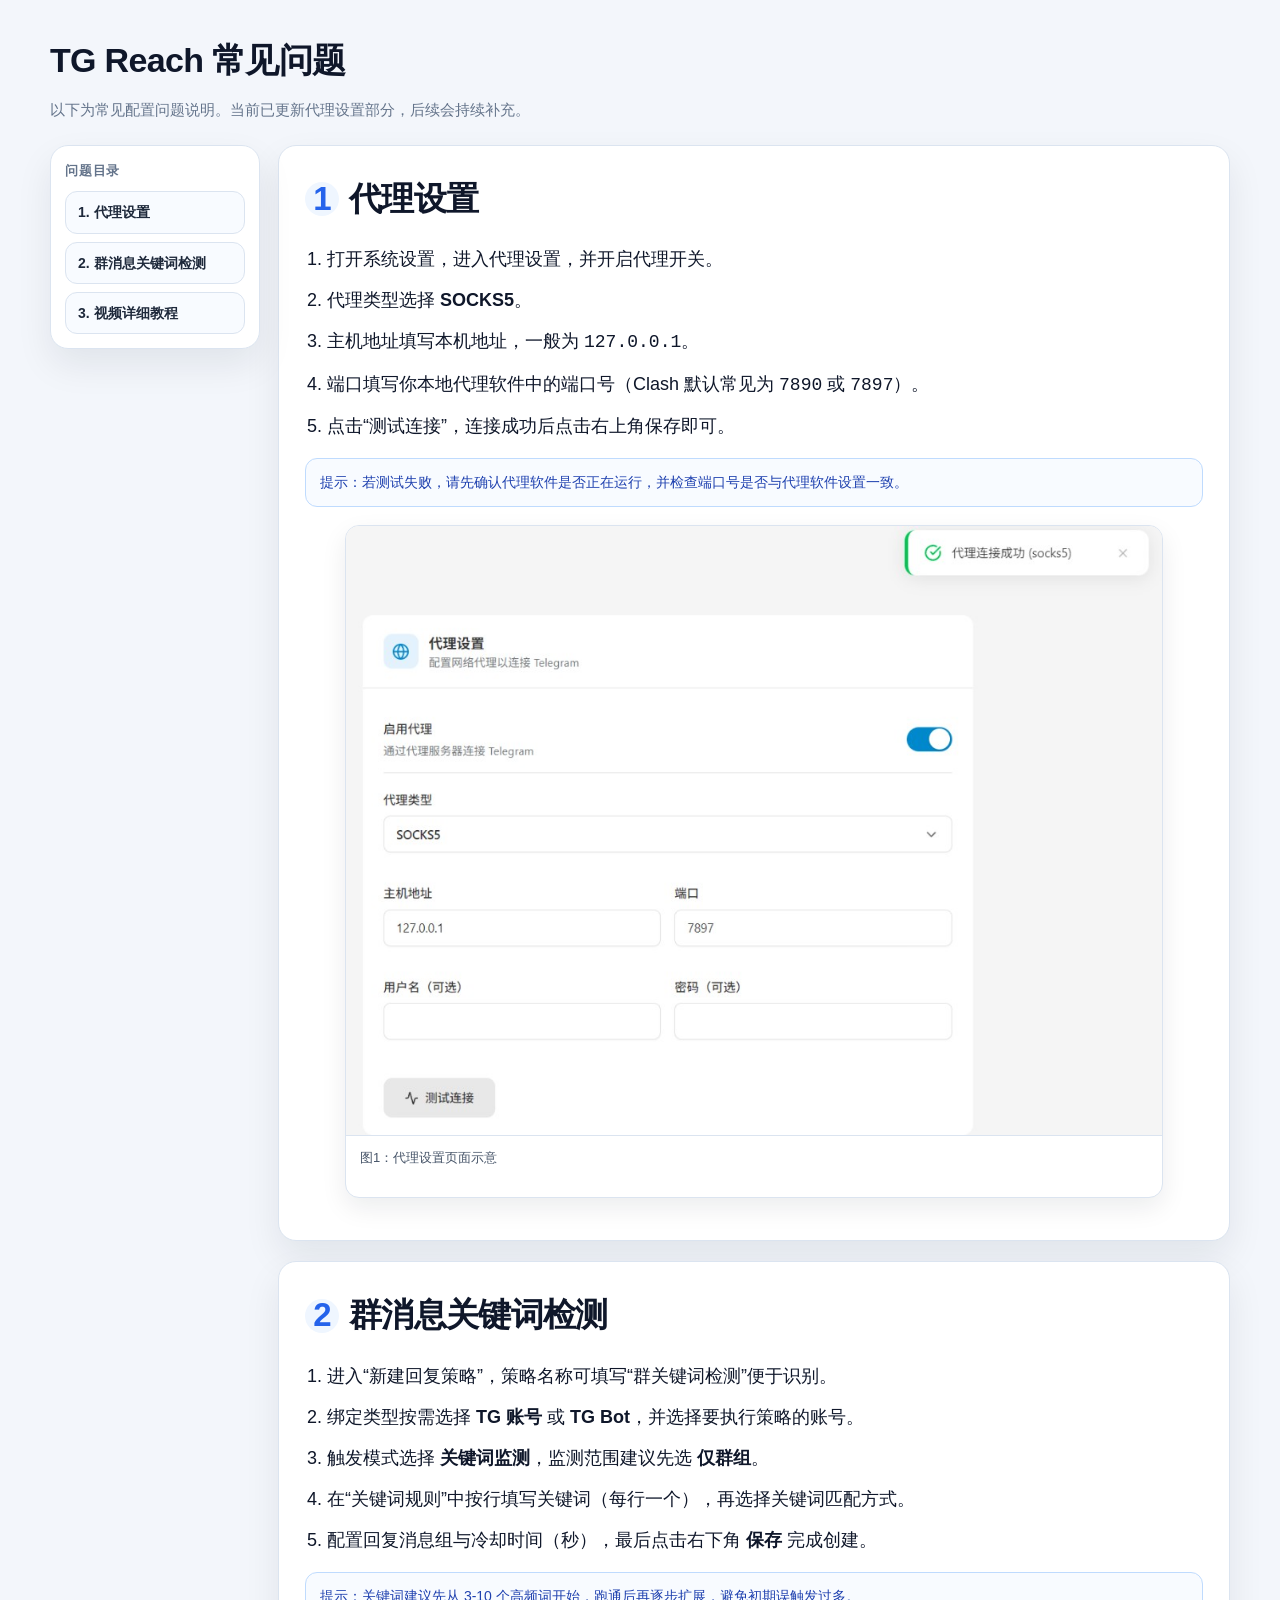
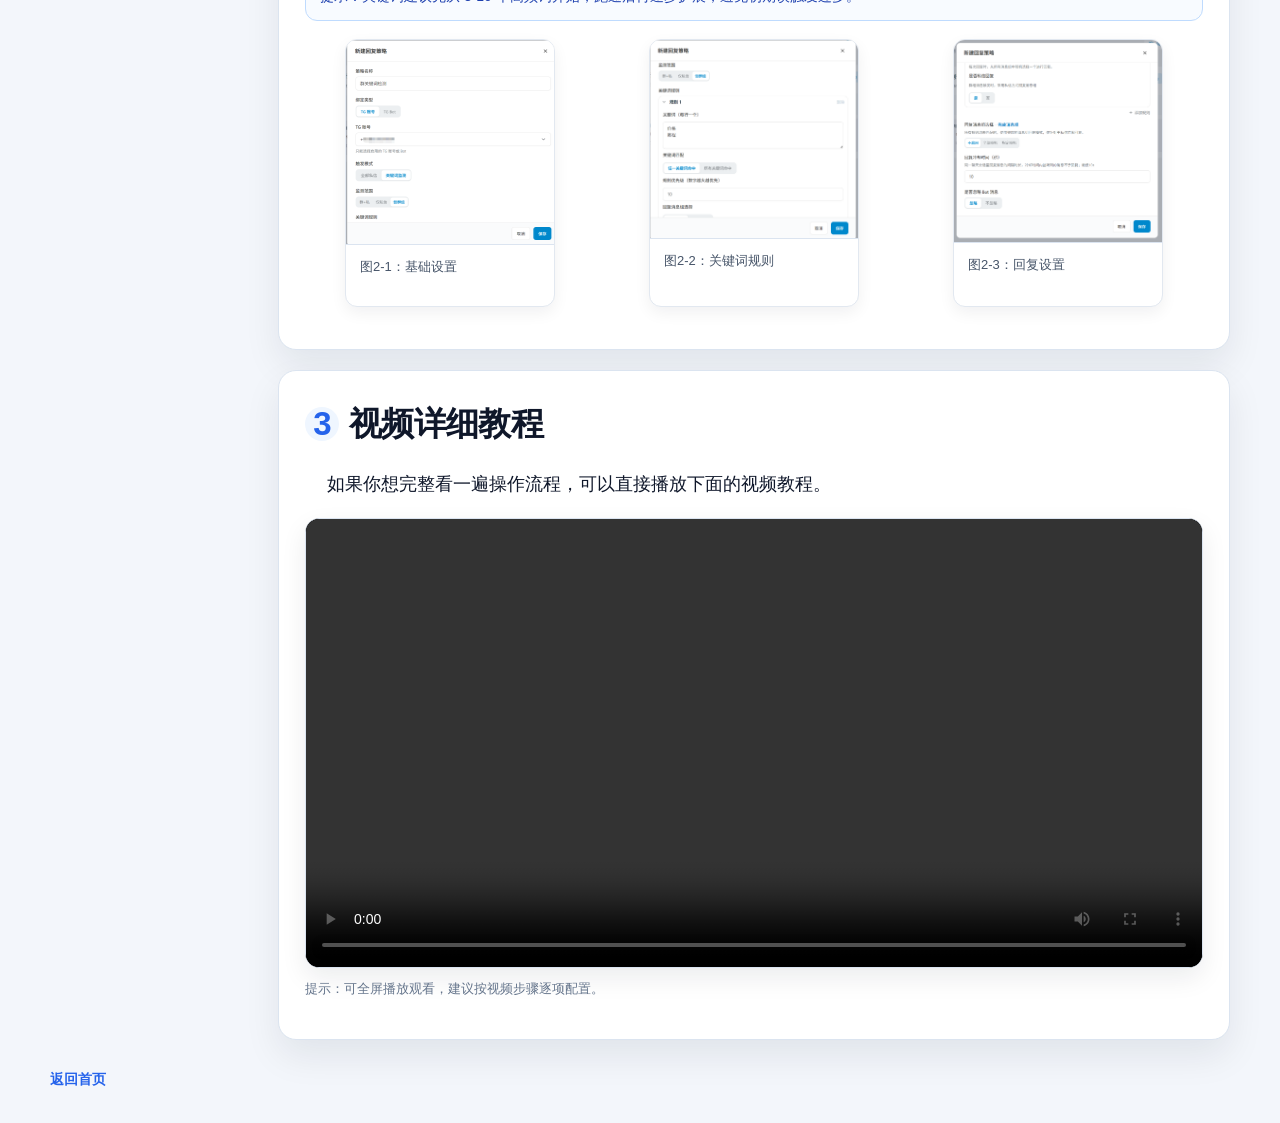
==== faq.html @ cbc9bb95 "更新：新增常见问题图文与视频教程页面。 补充代理设置、群消息关键词检测步骤和视频详细教程，支持左侧目录跳转与图片点击预览。  Made-with: Cursor" ====
<!DOCTYPE html>
<html lang="zh-CN">
<head>
    <meta charset="UTF-8">
    <meta name="viewport" content="width=device-width, initial-scale=1.0">
    <title>TG Reach 常见问题</title>
    <meta name="description" content="TG Reach 常见问题，快速完成代理设置与连接测试。">
    <link rel="icon" type="image/x-icon" href="logo.ico">
    <style>
        :root {
            --bg: #f3f6fb;
            --card: #ffffff;
            --text: #0f172a;
            --muted: #64748b;
            --primary: #2563eb;
            --primary-soft: #eff6ff;
            --border: #dbe4f0;
            --shadow: 0 16px 36px rgba(15, 23, 42, 0.08);
        }

        * {
            box-sizing: border-box;
        }

        body {
            margin: 0;
            font-family: "Inter", "PingFang SC", "Microsoft YaHei", sans-serif;
            background: var(--bg);
            color: var(--text);
            line-height: 1.65;
        }

        .container {
            width: min(1180px, calc(100% - 32px));
            margin: 0 auto;
        }

        .header {
            padding: 32px 0 22px;
        }

        .header h1 {
            margin: 0;
            font-size: 34px;
            letter-spacing: -0.02em;
        }

        .header p {
            margin: 10px 0 0;
            color: var(--muted);
            font-size: 15px;
        }

        .faq-layout {
            display: grid;
            grid-template-columns: 210px minmax(0, 1fr);
            gap: 18px;
            align-items: start;
        }

        .faq-menu {
            position: sticky;
            top: 18px;
            background: var(--card);
            border: 1px solid var(--border);
            border-radius: 18px;
            padding: 14px;
            box-shadow: var(--shadow);
        }

        .faq-menu-title {
            margin: 0 0 10px;
            font-size: 13px;
            font-weight: 700;
            text-transform: uppercase;
            letter-spacing: 0.06em;
            color: var(--muted);
        }

        .faq-menu-list {
            margin: 0;
            padding: 0;
            list-style: none;
            display: grid;
            gap: 8px;
        }

        .faq-menu-link {
            display: flex;
            align-items: center;
            padding: 10px 12px;
            border-radius: 12px;
            text-decoration: none;
            color: #1e293b;
            background: #f8fbff;
            border: 1px solid var(--border);
            font-size: 14px;
            font-weight: 600;
            line-height: 1.45;
            transition: all 0.2s ease;
        }

        .faq-menu-link:hover {
            border-color: #93c5fd;
            color: #1d4ed8;
            background: var(--primary-soft);
            transform: translateY(-1px);
        }

        .faq-content {
            min-width: 0;
        }

        .faq-item {
            background: var(--card);
            border: 1px solid var(--border);
            border-radius: 18px;
            padding: 26px;
            box-shadow: var(--shadow);
            margin-bottom: 20px;
            scroll-margin-top: 16px;
        }

        .step-index {
            display: inline-flex;
            align-items: center;
            justify-content: center;
            width: 34px;
            height: 34px;
            border-radius: 999px;
            background: var(--primary-soft);
            color: var(--primary);
            font-weight: 700;
            margin-right: 10px;
        }

        .step-title {
            margin: 0 0 16px;
            font-size: 33px;
            display: flex;
            align-items: center;
            letter-spacing: -0.02em;
        }

        .step-content {
            margin: 0;
            padding-left: 22px;
            color: var(--text);
            line-height: 1.95;
            font-size: 18px;
        }

        .step-content li + li {
            margin-top: 6px;
        }

        .tip {
            margin-top: 14px;
            padding: 12px 14px;
            border-radius: 12px;
            background: #f8fbff;
            border: 1px solid #bfdbfe;
            color: #1e40af;
            font-size: 14px;
        }

        .figure {
            margin-top: 18px;
            border: 1px solid var(--border);
            border-radius: 14px;
            overflow: hidden;
            background: #fff;
            box-shadow: 0 10px 26px rgba(15, 23, 42, 0.08);
        }

        .figure img {
            width: 100%;
            display: block;
            background: #f8fafc;
            cursor: zoom-in;
        }

        .figure figcaption {
            padding: 12px 14px;
            border-top: 1px solid var(--border);
            font-size: 13px;
            color: #475569;
            line-height: 1.5;
            min-height: 62px;
        }

        .figure-grid {
            margin-top: 18px;
            display: grid;
            grid-template-columns: repeat(auto-fit, minmax(240px, 1fr));
            gap: 14px;
        }

        .figure-grid .figure {
            margin-top: 0;
            border-radius: 12px;
            background: #ffffff;
            border: 1px solid #e2e8f0;
            box-shadow: 0 6px 16px rgba(15, 23, 42, 0.06);
            transition: transform 0.18s ease, box-shadow 0.18s ease, border-color 0.18s ease;
        }

        .figure-grid .figure:hover {
            transform: translateY(-2px);
            border-color: #bfdbfe;
            box-shadow: 0 10px 22px rgba(37, 99, 235, 0.12);
        }

        .figure-grid .figure img {
            aspect-ratio: auto;
            object-fit: contain;
        }

        .video-wrap {
            margin-top: 16px;
            border: 1px solid var(--border);
            border-radius: 14px;
            overflow: hidden;
            background: #000;
            box-shadow: 0 10px 26px rgba(15, 23, 42, 0.08);
        }

        .video-wrap video {
            width: 100%;
            display: block;
            max-height: 680px;
            background: #000;
        }

        .video-note {
            margin-top: 10px;
            color: var(--muted);
            font-size: 13px;
        }

        .footer {
            padding: 8px 0 32px;
            color: var(--muted);
            font-size: 14px;
        }

        .back-link {
            color: var(--primary);
            text-decoration: none;
            font-weight: 600;
        }

        .back-link:hover {
            text-decoration: underline;
        }

        .lightbox {
            position: fixed;
            inset: 0;
            display: none;
            align-items: center;
            justify-content: center;
            z-index: 1000;
        }

        .lightbox.is-open {
            display: flex;
        }

        .lightbox-backdrop {
            position: absolute;
            inset: 0;
            border: 0;
            background: rgba(2, 6, 23, 0.8);
            cursor: zoom-out;
        }

        .lightbox-dialog {
            position: relative;
            width: min(1100px, calc(100% - 32px));
            max-height: calc(100vh - 32px);
            border-radius: 14px;
            background: #0b1220;
            border: 1px solid rgba(148, 163, 184, 0.35);
            box-shadow: 0 24px 60px rgba(2, 6, 23, 0.6);
            overflow: hidden;
            z-index: 1;
        }

        .lightbox-image-wrap {
            overflow: auto;
            max-height: calc(100vh - 88px);
            background: #0f172a;
            display: flex;
            justify-content: center;
        }

        .lightbox-image {
            display: block;
            width: auto;
            max-width: none;
            height: auto;
        }

        .lightbox-caption {
            margin: 0;
            padding: 12px 16px;
            font-size: 14px;
            color: #cbd5e1;
            border-top: 1px solid rgba(148, 163, 184, 0.28);
            background: #0b1220;
        }

        .lightbox-close {
            position: absolute;
            top: 10px;
            right: 10px;
            width: 34px;
            height: 34px;
            border-radius: 999px;
            border: 1px solid rgba(148, 163, 184, 0.45);
            background: rgba(15, 23, 42, 0.9);
            color: #e2e8f0;
            cursor: pointer;
            font-size: 20px;
            line-height: 1;
            z-index: 2;
        }

        .lightbox-close:hover {
            background: #1e293b;
        }

        @media (max-width: 860px) {
            .header h1 {
                font-size: 28px;
            }

            .faq-layout {
                grid-template-columns: 1fr;
            }

            .faq-menu {
                position: static;
            }

            .faq-menu-list {
                display: flex;
                gap: 8px;
                overflow-x: auto;
                padding-bottom: 2px;
            }

            .faq-menu-link {
                white-space: nowrap;
            }

            .step-title {
                font-size: 28px;
            }

            .step-content {
                font-size: 17px;
            }

            .figure-grid {
                grid-template-columns: 1fr;
            }

            .lightbox-image {
                min-width: 100%;
            }
        }
    </style>
</head>
<body>
    <main class="container">
        <header class="header">
            <h1>TG Reach 常见问题</h1>
            <p>以下为常见配置问题说明。当前已更新代理设置部分，后续会持续补充。</p>
        </header>

        <div class="faq-layout">
            <aside class="faq-menu" aria-label="问题目录">
                <h2 class="faq-menu-title">问题目录</h2>
                <ul class="faq-menu-list">
                    <li><a class="faq-menu-link" href="#faq-proxy">1. 代理设置</a></li>
                    <li><a class="faq-menu-link" href="#faq-group-keyword">2. 群消息关键词检测</a></li>
                    <li><a class="faq-menu-link" href="#faq-video-tutorial">3. 视频详细教程</a></li>
                </ul>
            </aside>

            <div class="faq-content">
                <section class="faq-item" id="faq-proxy">
                    <h2 class="step-title"><span class="step-index">1</span>代理设置</h2>
                    <ol class="step-content">
                        <li>打开系统设置，进入代理设置，并开启代理开关。</li>
                        <li>代理类型选择 <strong>SOCKS5</strong>。</li>
                        <li>主机地址填写本机地址，一般为 <code>127.0.0.1</code>。</li>
                        <li>端口填写你本地代理软件中的端口号（Clash 默认常见为 <code>7890</code> 或 <code>7897</code>）。</li>
                        <li>点击“测试连接”，连接成功后点击右上角保存即可。</li>
                    </ol>
                    <p class="tip">提示：若测试失败，请先确认代理软件是否正在运行，并检查端口号是否与代理软件设置一致。</p>
                    <figure class="figure">
                        <img src="assets/tutorial/proxy-settings-step1.png" alt="图1：代理设置示意图">
                        <figcaption>图1：代理设置页面示意</figcaption>
                    </figure>
                </section>

                <section class="faq-item" id="faq-group-keyword">
                    <h2 class="step-title"><span class="step-index">2</span>群消息关键词检测</h2>
                    <ol class="step-content">
                        <li>进入“新建回复策略”，策略名称可填写“群关键词检测”便于识别。</li>
                        <li>绑定类型按需选择 <strong>TG 账号</strong> 或 <strong>TG Bot</strong>，并选择要执行策略的账号。</li>
                        <li>触发模式选择 <strong>关键词监测</strong>，监测范围建议先选 <strong>仅群组</strong>。</li>
                        <li>在“关键词规则”中按行填写关键词（每行一个），再选择关键词匹配方式。</li>
                        <li>配置回复消息组与冷却时间（秒），最后点击右下角 <strong>保存</strong> 完成创建。</li>
                    </ol>
                    <p class="tip">提示：关键词建议先从 3-10 个高频词开始，跑通后再逐步扩展，避免初期误触发过多。</p>
                    <div class="figure-grid">
                        <figure class="figure">
                            <img src="assets/tutorial/group-keyword-detect-step2-1.png" alt="图2-1：群消息关键词检测配置示意图（上半部分）">
                            <figcaption>图2-1：基础设置</figcaption>
                        </figure>
                        <figure class="figure">
                            <img src="assets/tutorial/group-keyword-detect-step2-2.png" alt="图2-2：群消息关键词检测配置示意图（规则部分）">
                            <figcaption>图2-2：关键词规则</figcaption>
                        </figure>
                        <figure class="figure">
                            <img src="assets/tutorial/group-keyword-detect-step2-3.png" alt="图2-3：群消息关键词检测配置示意图（回复与冷却）">
                            <figcaption>图2-3：回复设置</figcaption>
                        </figure>
                    </div>
                </section>

                <section class="faq-item" id="faq-video-tutorial">
                    <h2 class="step-title"><span class="step-index">3</span>视频详细教程</h2>
                    <p class="step-content">如果你想完整看一遍操作流程，可以直接播放下面的视频教程。</p>
                    <div class="video-wrap">
                        <video controls preload="metadata">
                            <source src="assets/tutorial/tg-reach-tutorial.mp4" type="video/mp4">
                            当前浏览器不支持视频播放，请下载后查看。
                        </video>
                    </div>
                    <p class="video-note">提示：可全屏播放观看，建议按视频步骤逐项配置。</p>
                </section>
            </div>
        </div>

        <footer class="footer">
            <a class="back-link" href="index.html">返回首页</a>
        </footer>
    </main>

    <div class="lightbox" id="lightbox" aria-hidden="true">
        <button class="lightbox-backdrop" type="button" aria-label="关闭图片预览"></button>
        <div class="lightbox-dialog" role="dialog" aria-modal="true" aria-label="图片预览">
            <button class="lightbox-close" type="button" aria-label="关闭图片预览">&times;</button>
            <div class="lightbox-image-wrap">
                <img class="lightbox-image" id="lightboxImage" alt="">
            </div>
            <p class="lightbox-caption" id="lightboxCaption"></p>
        </div>
    </div>

    <script>
        (function () {
            const lightbox = document.getElementById("lightbox");
            const lightboxImage = document.getElementById("lightboxImage");
            const lightboxCaption = document.getElementById("lightboxCaption");
            const closeButton = lightbox ? lightbox.querySelector(".lightbox-close") : null;
            const backdrop = lightbox ? lightbox.querySelector(".lightbox-backdrop") : null;
            const figureImages = document.querySelectorAll(".figure img");

            if (!lightbox || !lightboxImage || !lightboxCaption || figureImages.length === 0) {
                return;
            }

            const closeLightbox = function () {
                lightbox.classList.remove("is-open");
                lightbox.setAttribute("aria-hidden", "true");
                document.body.style.overflow = "";
            };

            const openLightbox = function (img) {
                const captionNode = img.closest(".figure")?.querySelector("figcaption");
                lightboxImage.src = img.dataset.previewSrc || img.src;
                lightboxImage.alt = img.alt || "";
                lightboxCaption.textContent = captionNode ? captionNode.textContent : "";
                // 以原图像素预览，避免被强制拉伸后发糊
                const previewWidth = img.dataset.previewSrc ? "auto" : ((img.naturalWidth || img.width) + "px");
                lightboxImage.style.width = previewWidth;
                lightbox.classList.add("is-open");
                lightbox.setAttribute("aria-hidden", "false");
                document.body.style.overflow = "hidden";
            };

            figureImages.forEach(function (img) {
                img.addEventListener("click", function () {
                    openLightbox(img);
                });
            });

            if (closeButton) {
                closeButton.addEventListener("click", closeLightbox);
            }
            if (backdrop) {
                backdrop.addEventListener("click", closeLightbox);
            }

            document.addEventListener("keydown", function (event) {
                if (event.key === "Escape" && lightbox.classList.contains("is-open")) {
                    closeLightbox();
                }
            });
        })();
    </script>
</body>
</html>
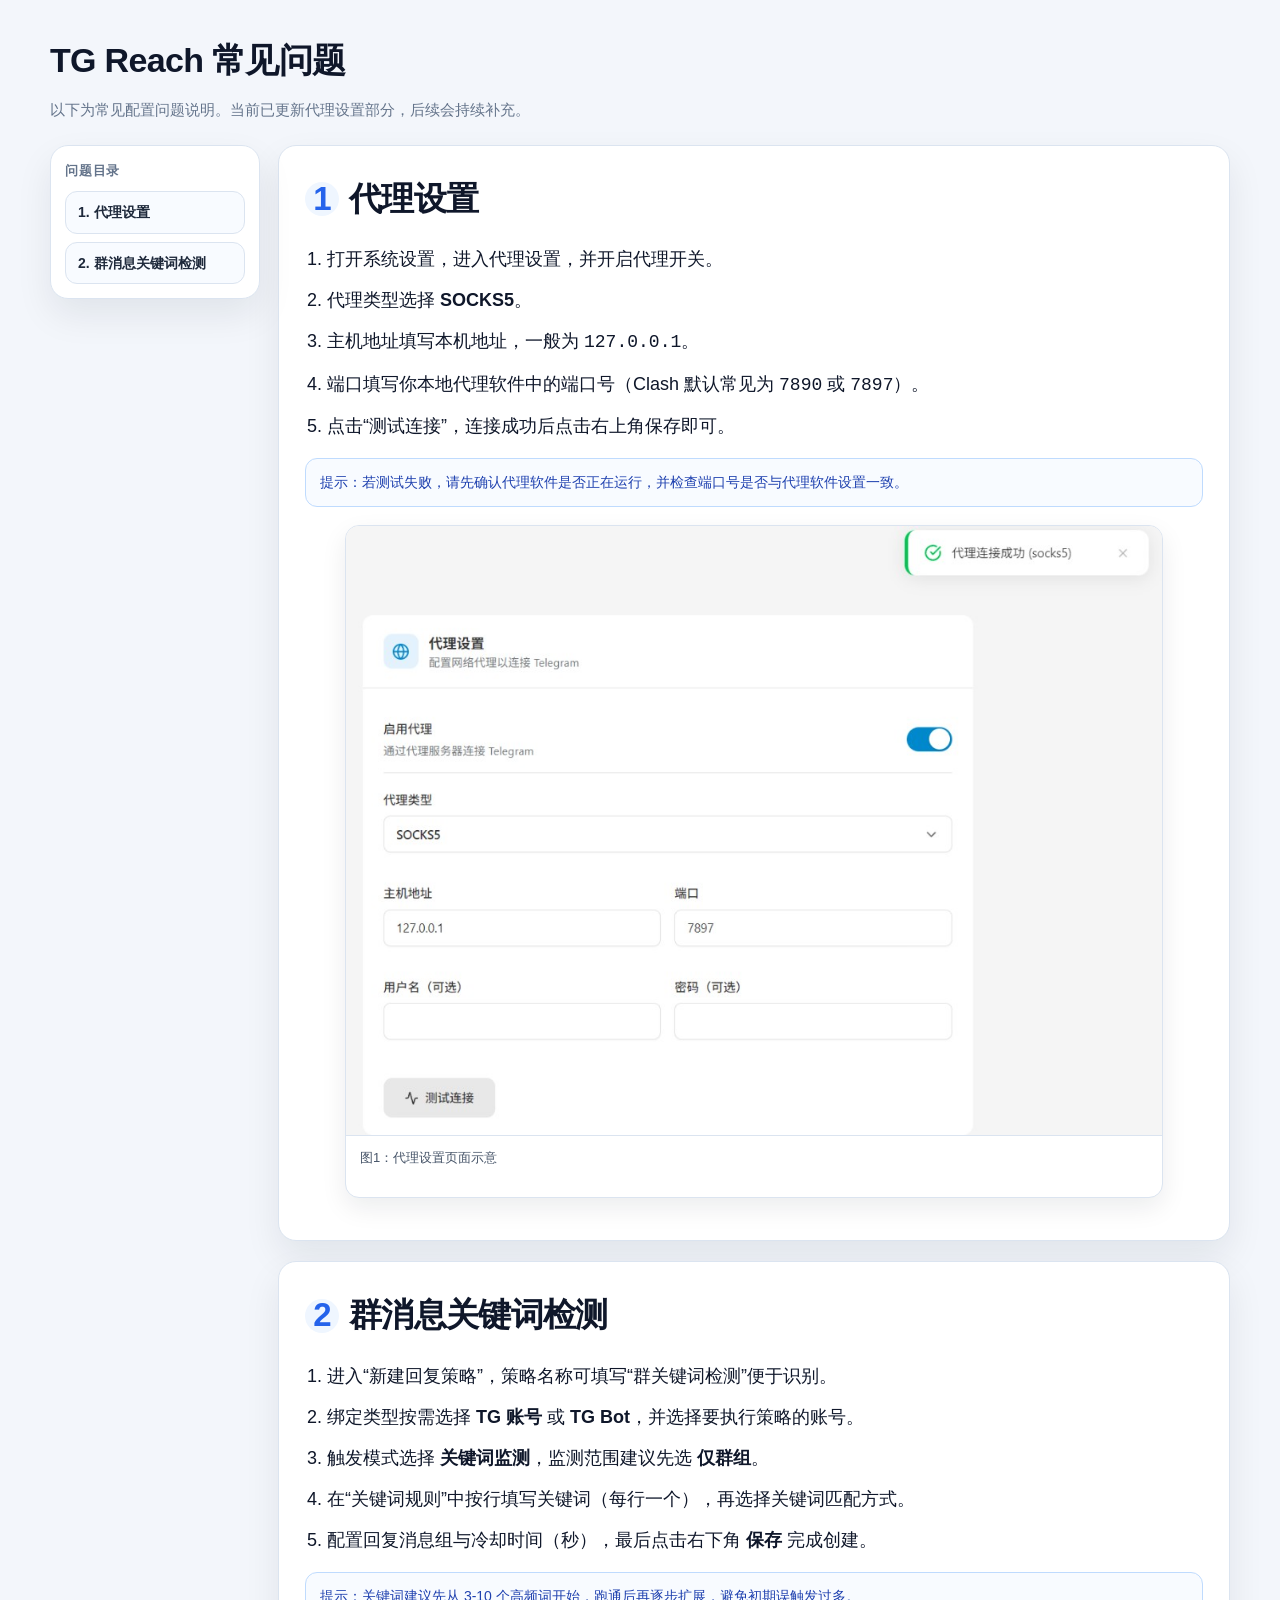
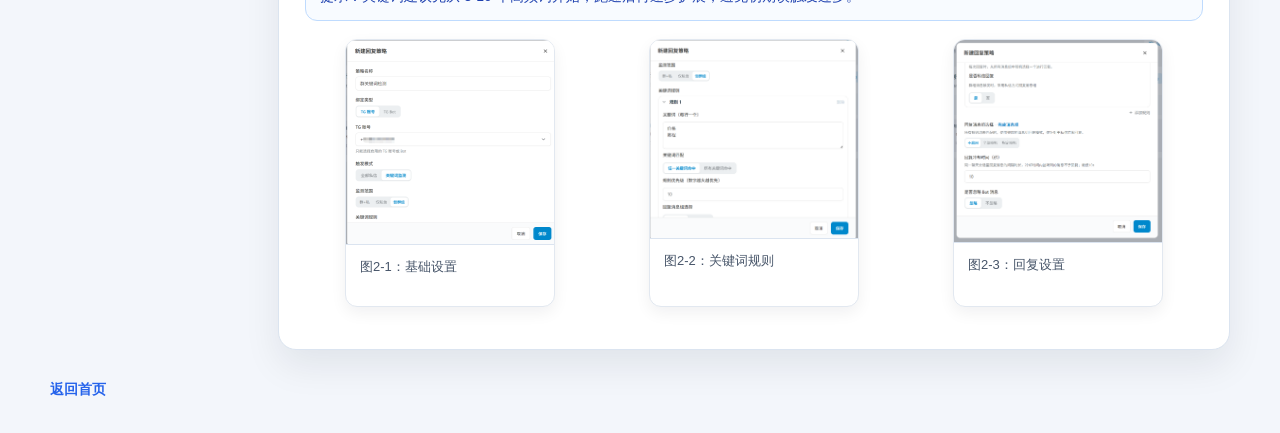
==== commit 92c8a309: "回退：移除仓库内置教程视频文件。 删除大体积 mp4 资源与常见问题中的视频入口，避免仓库体积持续膨胀。  Made-with: Cursor" ====
--- a/faq.html
+++ b/faq.html
@@ -386,7 +386,6 @@
                 <ul class="faq-menu-list">
                     <li><a class="faq-menu-link" href="#faq-proxy">1. 代理设置</a></li>
                     <li><a class="faq-menu-link" href="#faq-group-keyword">2. 群消息关键词检测</a></li>
-                    <li><a class="faq-menu-link" href="#faq-video-tutorial">3. 视频详细教程</a></li>
                 </ul>
             </aside>
 
@@ -433,17 +432,6 @@
                     </div>
                 </section>
 
-                <section class="faq-item" id="faq-video-tutorial">
-                    <h2 class="step-title"><span class="step-index">3</span>视频详细教程</h2>
-                    <p class="step-content">如果你想完整看一遍操作流程，可以直接播放下面的视频教程。</p>
-                    <div class="video-wrap">
-                        <video controls preload="metadata">
-                            <source src="assets/tutorial/tg-reach-tutorial.mp4" type="video/mp4">
-                            当前浏览器不支持视频播放，请下载后查看。
-                        </video>
-                    </div>
-                    <p class="video-note">提示：可全屏播放观看，建议按视频步骤逐项配置。</p>
-                </section>
             </div>
         </div>
 
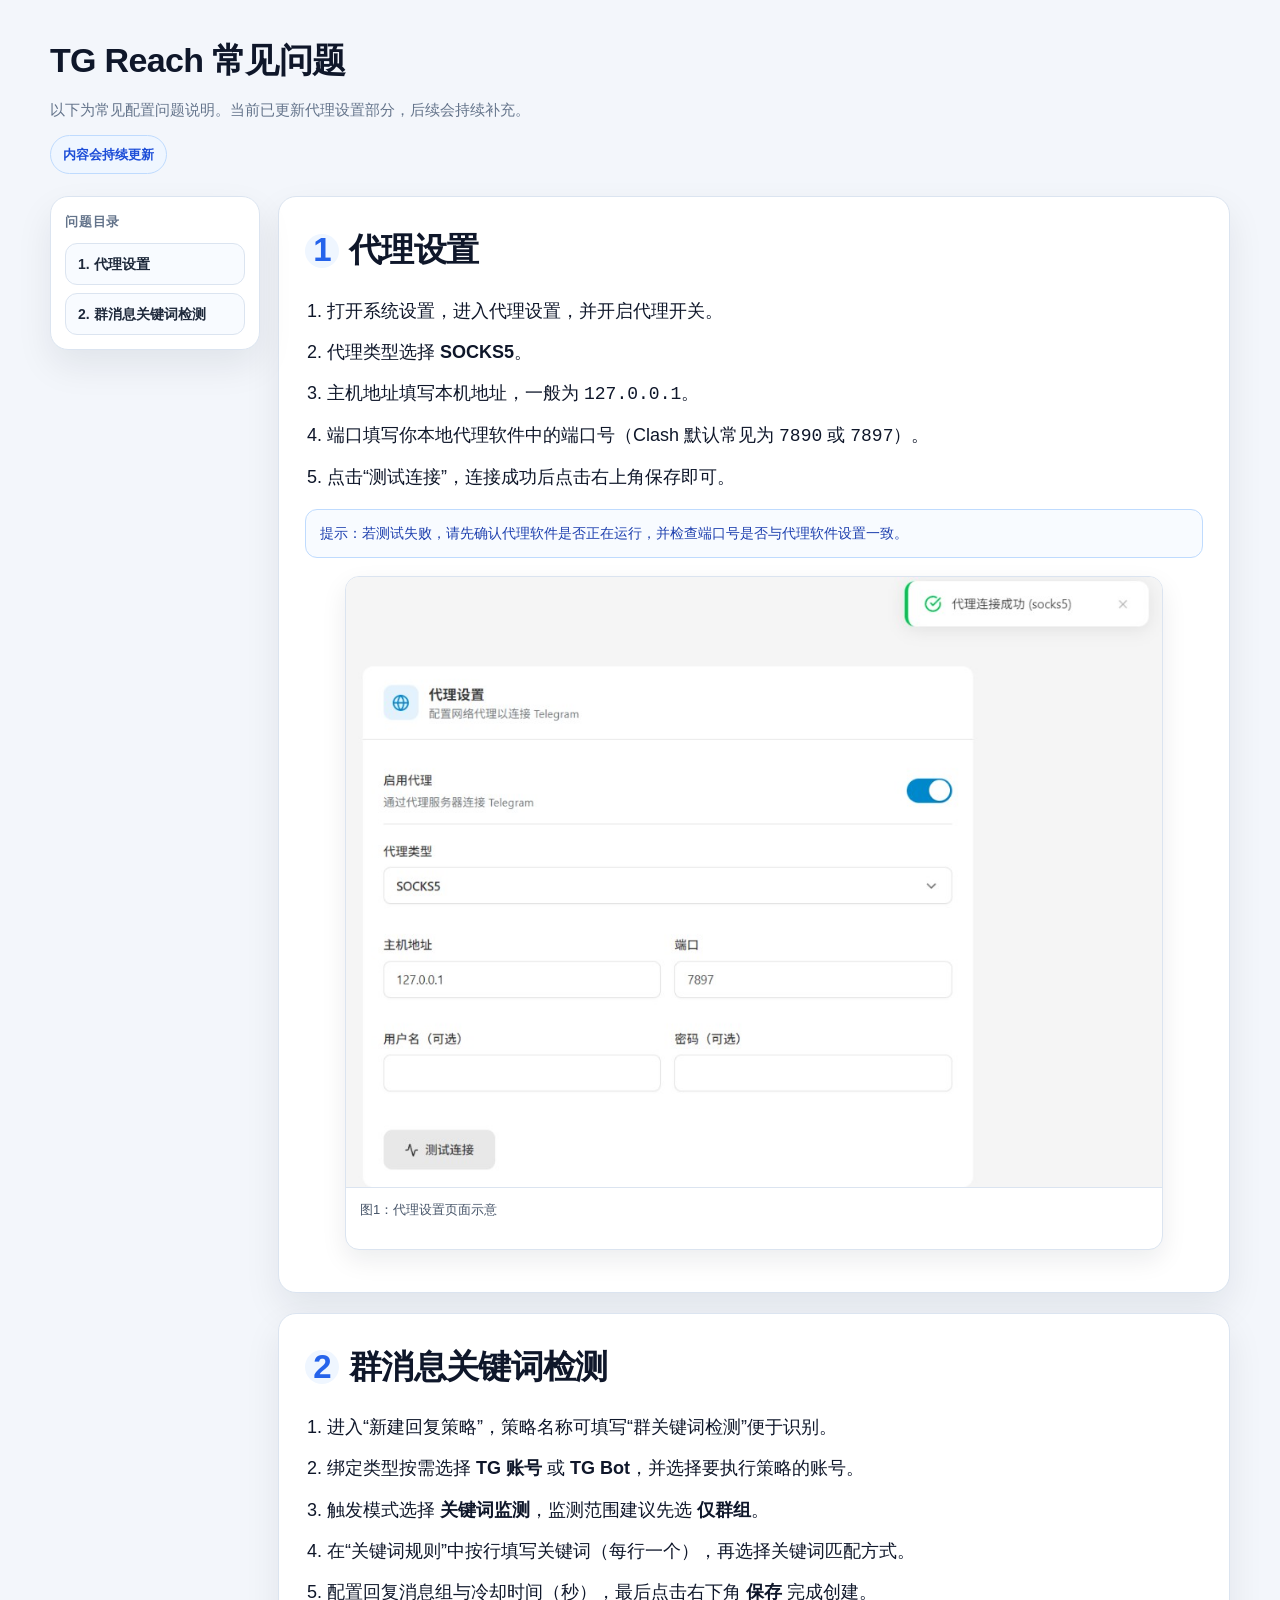
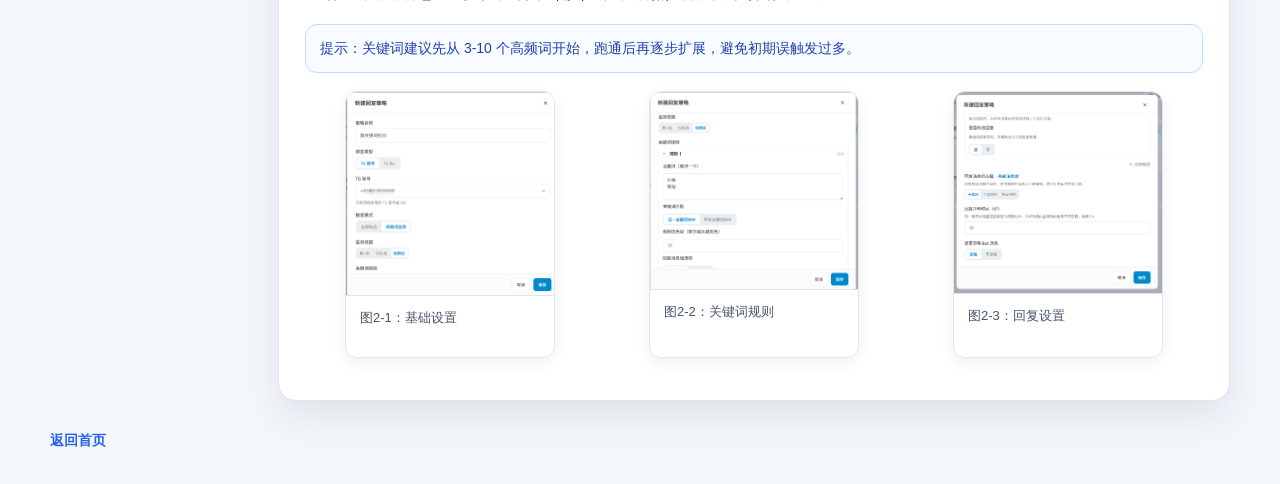
==== commit eb004a43: "更新：FAQ 页面增加持续更新标识。 在标题区域新增“内容会持续更新”提示，提升用户对文档迭代状态的感知。  Made-with: Cursor" ====
--- a/faq.html
+++ b/faq.html
@@ -51,6 +51,19 @@
             font-size: 15px;
         }
 
+        .update-badge {
+            display: inline-flex;
+            align-items: center;
+            margin-top: 12px;
+            padding: 8px 12px;
+            border-radius: 999px;
+            font-size: 13px;
+            font-weight: 600;
+            color: #1d4ed8;
+            background: #eff6ff;
+            border: 1px solid #bfdbfe;
+        }
+
         .faq-layout {
             display: grid;
             grid-template-columns: 210px minmax(0, 1fr);
@@ -378,6 +391,7 @@
         <header class="header">
             <h1>TG Reach 常见问题</h1>
             <p>以下为常见配置问题说明。当前已更新代理设置部分，后续会持续补充。</p>
+            <span class="update-badge">内容会持续更新</span>
         </header>
 
         <div class="faq-layout">
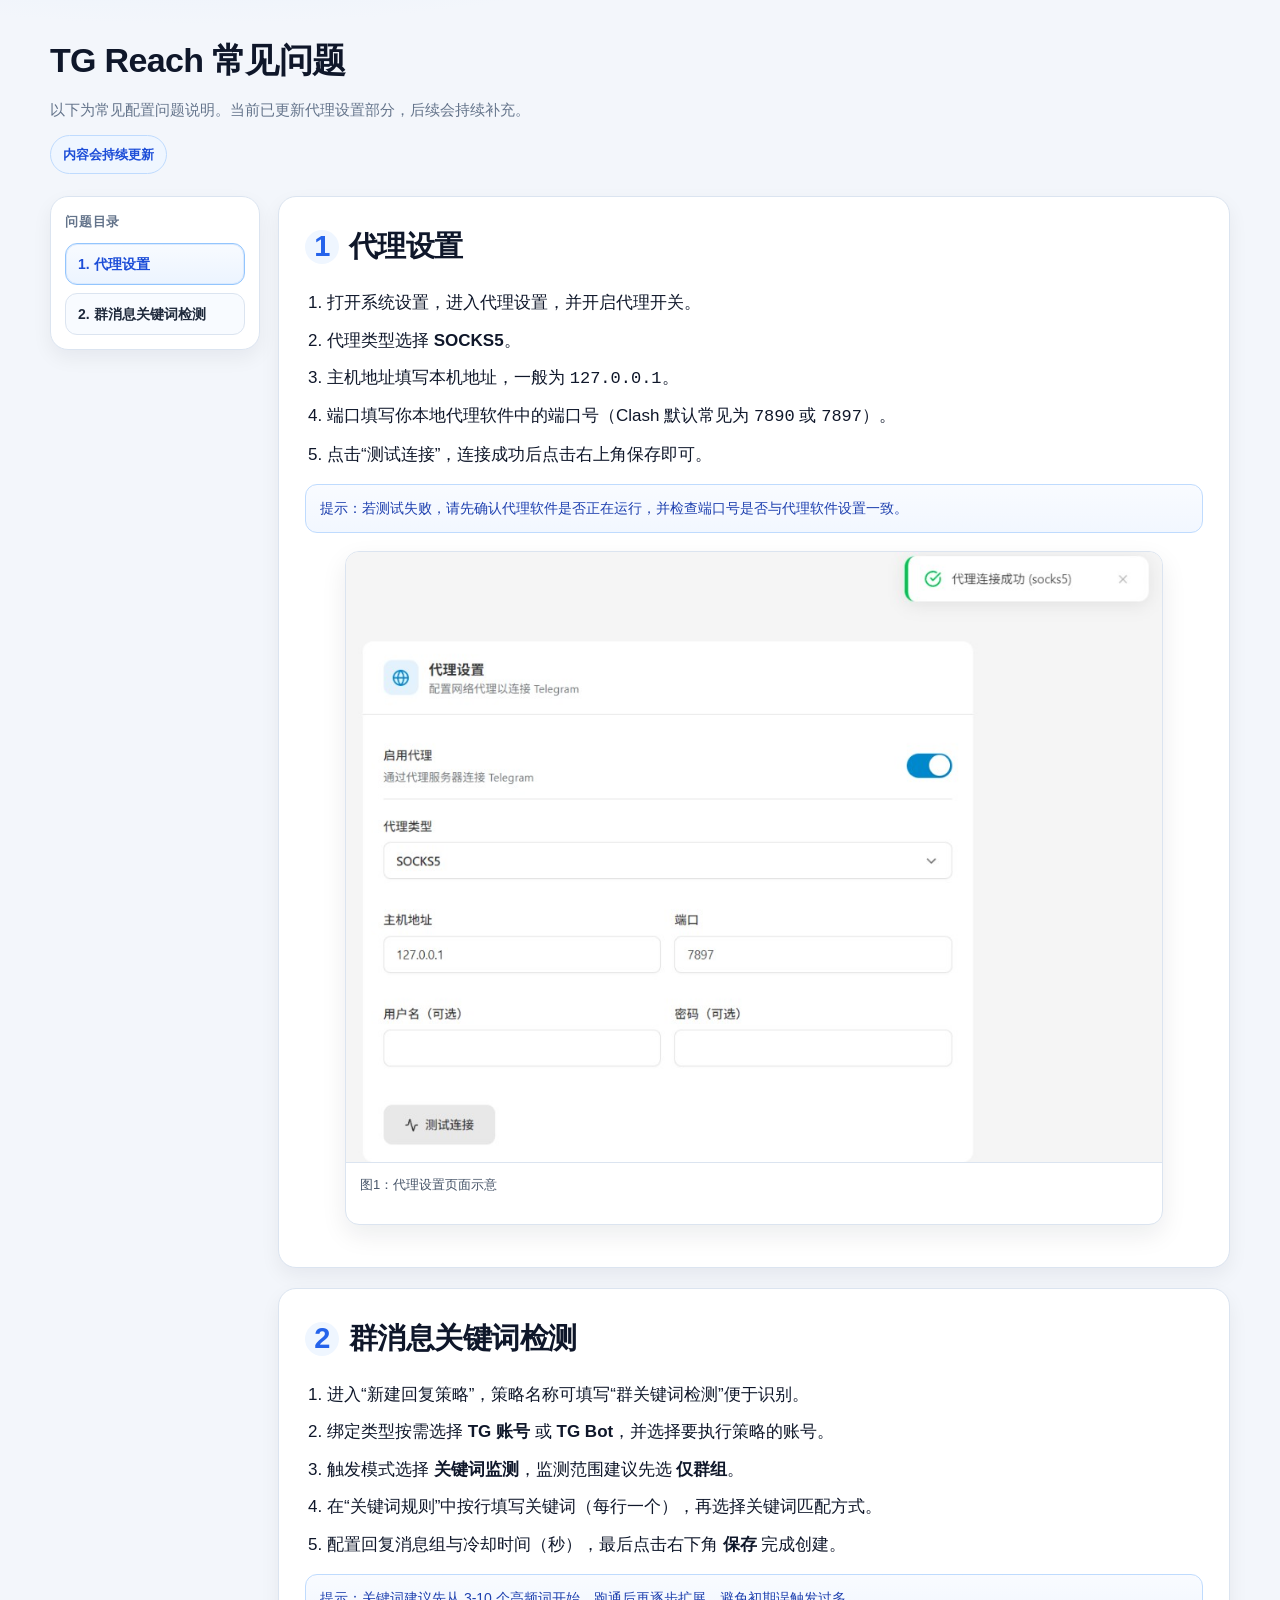
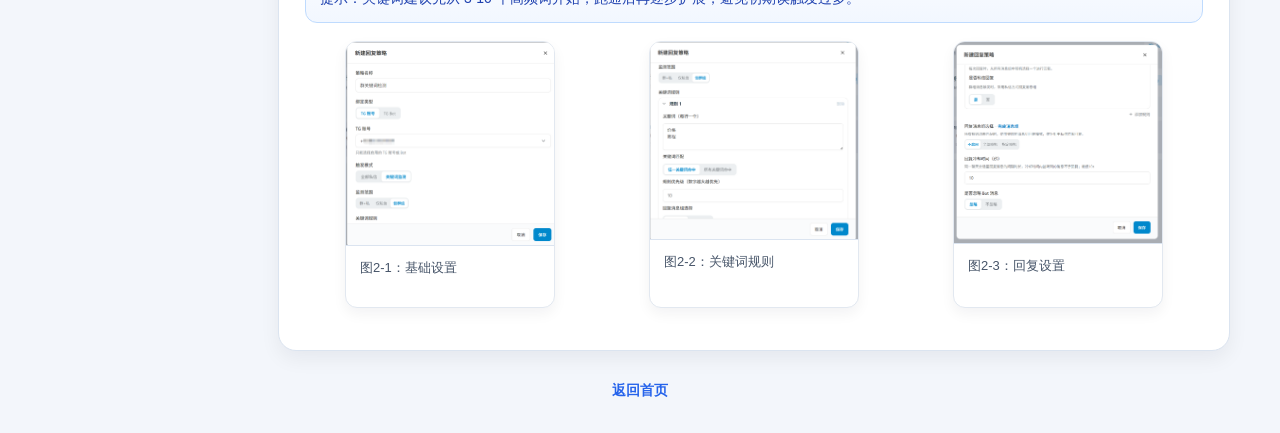
==== commit bbe579fb: "优化：提升 FAQ 页面整体视觉与导航体验。 优化背景层次、卡片阴影与文本尺寸，新增目录高亮跟随，提升页面美观度和阅读体验。  Made-with: Cursor" ====
--- a/faq.html
+++ b/faq.html
@@ -16,6 +16,7 @@
             --primary-soft: #eff6ff;
             --border: #dbe4f0;
             --shadow: 0 16px 36px rgba(15, 23, 42, 0.08);
+            --shadow-soft: 0 8px 20px rgba(15, 23, 42, 0.06);
         }
 
         * {
@@ -25,7 +26,10 @@
         body {
             margin: 0;
             font-family: "Inter", "PingFang SC", "Microsoft YaHei", sans-serif;
-            background: var(--bg);
+            background:
+                radial-gradient(1200px 380px at 15% -10%, #dbeafe 0%, transparent 60%),
+                radial-gradient(900px 280px at 85% -20%, #e0e7ff 0%, transparent 62%),
+                var(--bg);
             color: var(--text);
             line-height: 1.65;
         }
@@ -43,12 +47,14 @@
             margin: 0;
             font-size: 34px;
             letter-spacing: -0.02em;
+            font-weight: 800;
         }
 
         .header p {
             margin: 10px 0 0;
             color: var(--muted);
             font-size: 15px;
+            max-width: 720px;
         }
 
         .update-badge {
@@ -78,7 +84,7 @@
             border: 1px solid var(--border);
             border-radius: 18px;
             padding: 14px;
-            box-shadow: var(--shadow);
+            box-shadow: var(--shadow-soft);
         }
 
         .faq-menu-title {
@@ -120,6 +126,13 @@
             transform: translateY(-1px);
         }
 
+        .faq-menu-link.active {
+            border-color: #93c5fd;
+            color: #1d4ed8;
+            background: linear-gradient(180deg, #f8fbff 0%, #ecf4ff 100%);
+            box-shadow: inset 0 0 0 1px #dbeafe;
+        }
+
         .faq-content {
             min-width: 0;
         }
@@ -129,7 +142,7 @@
             border: 1px solid var(--border);
             border-radius: 18px;
             padding: 26px;
-            box-shadow: var(--shadow);
+            box-shadow: var(--shadow-soft);
             margin-bottom: 20px;
             scroll-margin-top: 16px;
         }
@@ -149,7 +162,7 @@
 
         .step-title {
             margin: 0 0 16px;
-            font-size: 33px;
+            font-size: 29px;
             display: flex;
             align-items: center;
             letter-spacing: -0.02em;
@@ -159,8 +172,8 @@
             margin: 0;
             padding-left: 22px;
             color: var(--text);
-            line-height: 1.95;
-            font-size: 18px;
+            line-height: 1.85;
+            font-size: 17px;
         }
 
         .step-content li + li {
@@ -171,7 +184,7 @@
             margin-top: 14px;
             padding: 12px 14px;
             border-radius: 12px;
-            background: #f8fbff;
+            background: linear-gradient(180deg, #f9fbff 0%, #f2f7ff 100%);
             border: 1px solid #bfdbfe;
             color: #1e40af;
             font-size: 14px;
@@ -214,7 +227,7 @@
             border-radius: 12px;
             background: #ffffff;
             border: 1px solid #e2e8f0;
-            box-shadow: 0 6px 16px rgba(15, 23, 42, 0.06);
+            box-shadow: 0 6px 14px rgba(15, 23, 42, 0.05);
             transition: transform 0.18s ease, box-shadow 0.18s ease, border-color 0.18s ease;
         }
 
@@ -255,6 +268,7 @@
             padding: 8px 0 32px;
             color: var(--muted);
             font-size: 14px;
+            text-align: center;
         }
 
         .back-link {
@@ -369,11 +383,11 @@
             }
 
             .step-title {
-                font-size: 28px;
+                font-size: 24px;
             }
 
             .step-content {
-                font-size: 17px;
+                font-size: 16px;
             }
 
             .figure-grid {
@@ -473,6 +487,8 @@
             const closeButton = lightbox ? lightbox.querySelector(".lightbox-close") : null;
             const backdrop = lightbox ? lightbox.querySelector(".lightbox-backdrop") : null;
             const figureImages = document.querySelectorAll(".figure img");
+            const menuLinks = document.querySelectorAll(".faq-menu-link");
+            const sections = document.querySelectorAll(".faq-item[id]");
 
             if (!lightbox || !lightboxImage || !lightboxCaption || figureImages.length === 0) {
                 return;
@@ -515,6 +531,27 @@
                     closeLightbox();
                 }
             });
+
+            if (menuLinks.length > 0 && sections.length > 0) {
+                const setActiveLink = function (id) {
+                    menuLinks.forEach(function (link) {
+                        const href = link.getAttribute("href");
+                        link.classList.toggle("active", href === "#" + id);
+                    });
+                };
+
+                const observer = new IntersectionObserver(function (entries) {
+                    entries.forEach(function (entry) {
+                        if (entry.isIntersecting) {
+                            setActiveLink(entry.target.id);
+                        }
+                    });
+                }, { rootMargin: "-25% 0px -60% 0px", threshold: 0.01 });
+
+                sections.forEach(function (section) {
+                    observer.observe(section);
+                });
+            }
         })();
     </script>
 </body>
